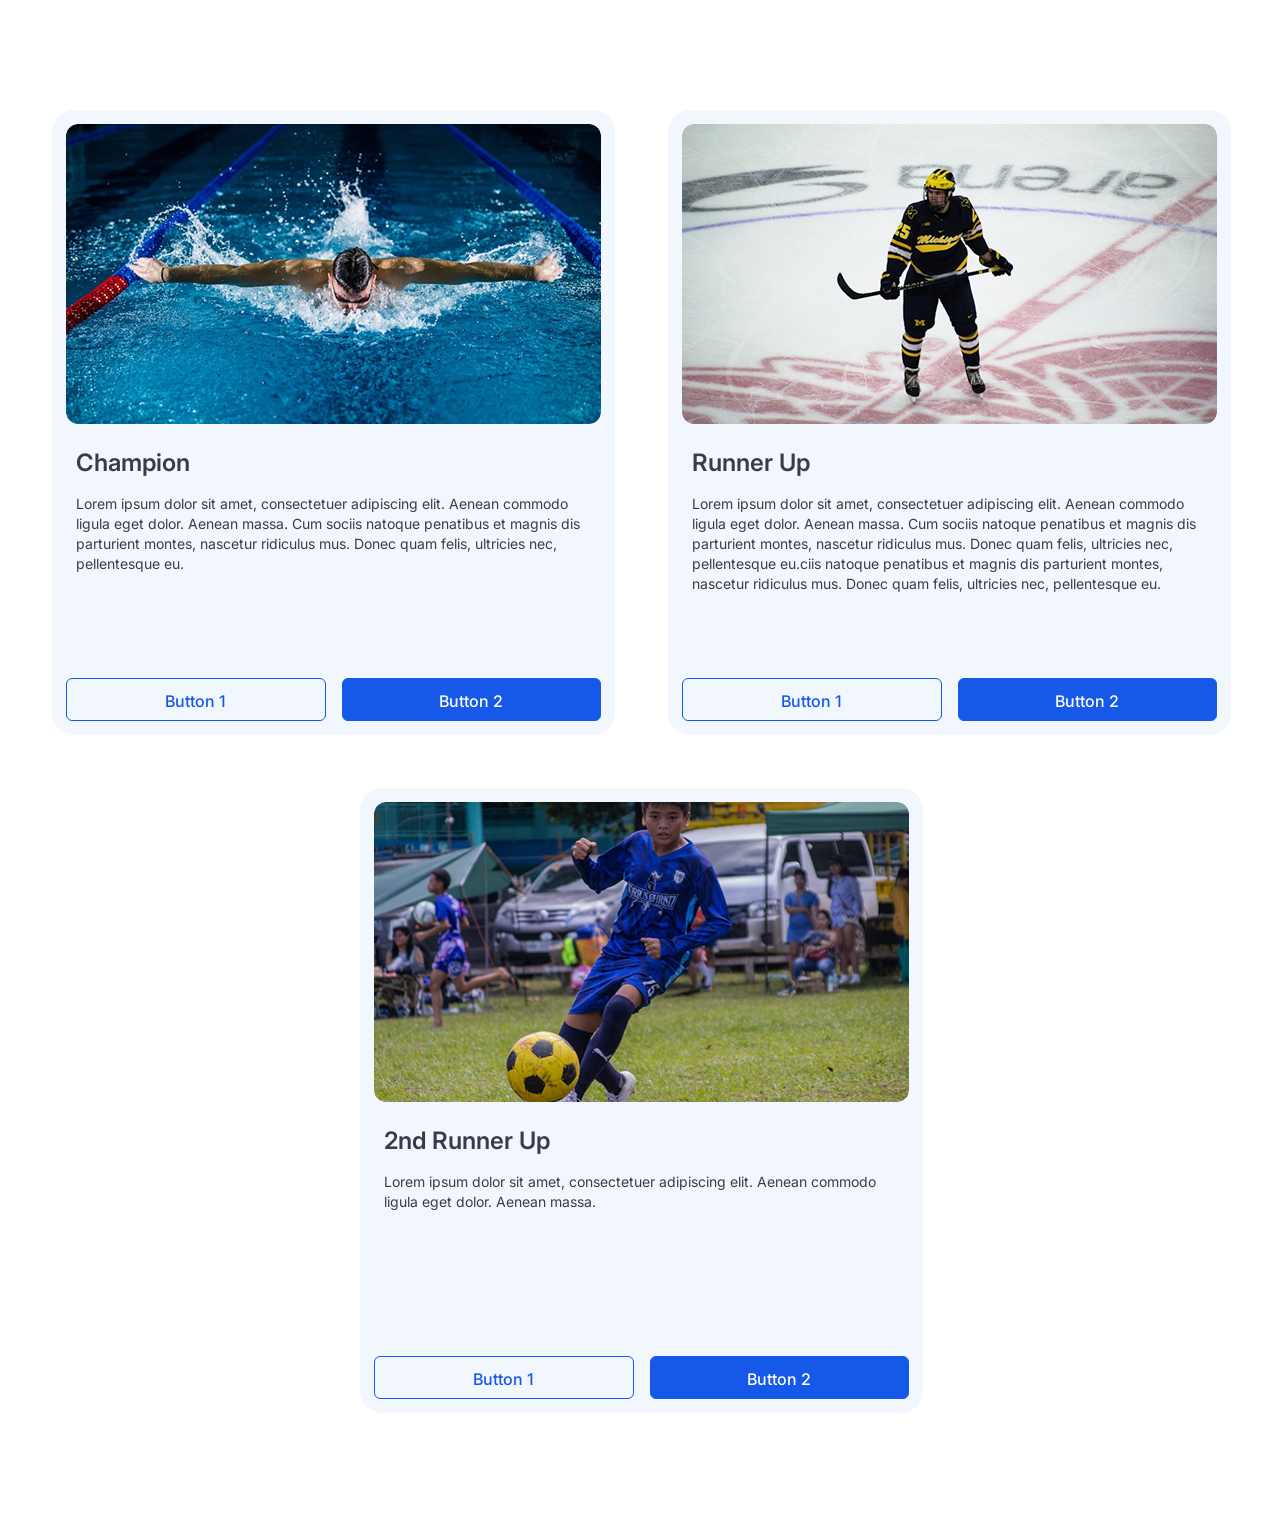
==== task 1/index.html @ 77cc9e2a "Initial commit for DSi Frontend Club Tasks" ====
<!doctype html>
<html lang="en">
    <head>
        <meta charset="UTF-8" />
        <meta name="viewport" content="width=device-width, initial-scale=1.0" />
        <title>Frontend Club task 1</title>
        <link rel="preconnect" href="https://fonts.googleapis.com" />
        <link rel="preconnect" href="https://fonts.gstatic.com" crossorigin />
        <link
            href="https://fonts.googleapis.com/css2?family=Inter:ital,opsz,wght@0,14..32,100..900;1,14..32,100..900&display=swap"
            rel="stylesheet"
        />
        <link rel="stylesheet" href="styles/style.css" />
        <link rel="stylesheet" href="styles/general.css" />
        <link rel="stylesheet" href="styles/card.css" />
        <link rel="stylesheet" href="styles/wrapper.css">
    </head>
    <body>
        <div class="cards-wrapper">
            <div class="card-container">
                <img src="images/Rectangle 1.png" class="player-img desktop-img tablet-img" alt="" />
                <img src="images/Rectangle 6.png" class="player-img mobile-img" alt="" />
                <div class="card-info">
                    <p class="title">Runner Up</p>
                    <p class="description">
                        Lorem ipsum dolor sit amet, consectetuer adipiscing elit.
                        Aenean commodo ligula eget dolor. Aenean massa. Cum sociis
                        natoque penatibus et magnis dis parturient montes, nascetur
                        ridiculus mus. Donec quam felis, ultricies nec, pellentesque
                        eu.ciis natoque penatibus et magnis dis parturient montes,
                        nascetur ridiculus mus. Donec quam felis, ultricies nec,
                        pellentesque eu.
                    </p>
                </div>
                <div class="buttons">
                    <div class="button1">Button 1</div>
                    <div class="button2">Button 2</div>
                </div>
            </div>
            <div class="card-container">
                <img src="images/Rectangle 2.png" class="player-img desktop-img tablet-img" alt="" />
                <img src="images/Rectangle 5.png" class="mobile-img" alt="" />
                <div class="card-info">
                    <p class="title">Champion</p>
                    <p class="description">
                        Lorem ipsum dolor sit amet, consectetuer adipiscing elit.
                        Aenean commodo ligula eget dolor. Aenean massa. Cum sociis
                        natoque penatibus et magnis dis parturient montes, nascetur
                        ridiculus mus. Donec quam felis, ultricies nec, pellentesque
                        eu.
                    </p>
                </div>
                <div class="buttons">
                    <div class="button1">Button 1</div>
                    <div class="button2">Button 2</div>
                </div>
            </div>
            <div class="card-container">
                <img src="images/Rectangle 3.png" class="player-img desktop-img tablet-img" alt="" />
                <img src="images/Rectangle 4.png" class="player-img mobile-img" alt="" />
                <div class="card-info">
                    <p class="title">2nd Runner Up</p>
                    <p class="description">
                        Lorem ipsum dolor sit amet, consectetuer adipiscing elit.
                        Aenean commodo ligula eget dolor. Aenean massa.
                    </p>
                </div>
                <div class="buttons">
                    <div class="button1">Button 1</div>
                    <div class="button2">Button 2</div>
                </div>
            </div>
        </div>
    </body>
</html>
---- task 1/styles/general.css ----
*,
*::before,
*::after {
    box-sizing: border-box;
}/**so that padding doesnt add extra space**/
body {
    background-color: #ffffff;
    padding: 110px 52px;
    margin: 0px;
}
p{
    margin: 0px;
}
---- task 1/styles/card.css ----
.desktop-img { display: block; }
.mobile-img { display: none; }
.card-container{
    width: 563px;
    height: 625px;
    border-radius: 22px;
    padding: 14px;
    display: flex;
    flex-direction: column;
    align-items: center;
    background-color: #F2F7FE;
}
.player-img{
    width: 535px;
    height: 300px;
    border-radius: 12px;
    margin-bottom: 24px;
}
.title{
    font-family: 'Inter', Arial;
    font-weight: 600;
    font-style: normal;
    font-size: 24px;
    color: #393B4B;
}
.card-info{
    height: 146px;
    width: 535px;
    padding: 0px 10px 0px;
    margin-bottom: 84px;
}
.description{
    font-family: 'Inter', Arial;
    padding-top: 17px;
    font-weight: 400;
    font-size: 14px;
    line-height: 20px;
    color: #393B4B;
}

.buttons{
    height: 43px;
    width: 535px;;
    display: flex;
    flex-direction: row;
    gap: 16px;
    font-family: 'Inter', Arial;
    font-weight: 500;
    font-size: 16px;
}
.button1{
    width: 259.5px;
    height: 43px;
    border: 1px solid #1658E7;
    border-radius: 6px;
    padding: 12px 10px;
    text-align: center;
    cursor: pointer;
    color: #1658E7;
}
.button2{
    width: 259.5px;
    height: 43px;
    border: 1px solid #1658E7;
    border-radius: 6px;
    padding: 12px 10px;
    text-align: center;
    cursor: pointer;
    background-color: #1658E7;
    color: #ffffff;
}
---- task 1/styles/wrapper.css ----
.cards-wrapper {
    height: auto;
    width: 1795px;
    display: flex;
    flex-direction: row;
    gap: 53px;
    justify-content: space-between;
}
@media (max-width: 1375px) {
    .cards-wrapper {
        width: 1179px;
        flex-wrap: wrap;
        justify-content: center;
    }
    .card-container:nth-child(1) {
        order: 2;
    } /* Card 1 appears second */
    .card-container:nth-child(2) {
        order: 1;
    } /* Card 2 appears first */
    .card-container:nth-child(3) {
        order: 3;
    } /* Card 3 stays last */
}
@media(max-width: 538px){
    .card-container{
        width: 375px;
        height: 700px;
    }
    .player-img{
        width: 347px;
        object-fit: cover;
    }
    .desktop-img{display:none;}
    .mobile-img{display: block;}
    .card-info{
        height: 166px;
        width: 347px;
        margin-bottom: 80px;
    }
    .buttons{
        width: 347px;
        height: 102px;
        flex-direction: column;
    }
    .button1, .button2{
        width: 347px;
    }
    .cards-wrapper{
        width: 357px;
        flex-wrap: wrap;
    }
    .card-container:nth-child(1) { order: 2; } /* Card 1 second */
    .card-container:nth-child(2) { order: 1; } /* Card 2 first */
    .card-container:nth-child(3) { order: 3; } /* Card 3 last */
}
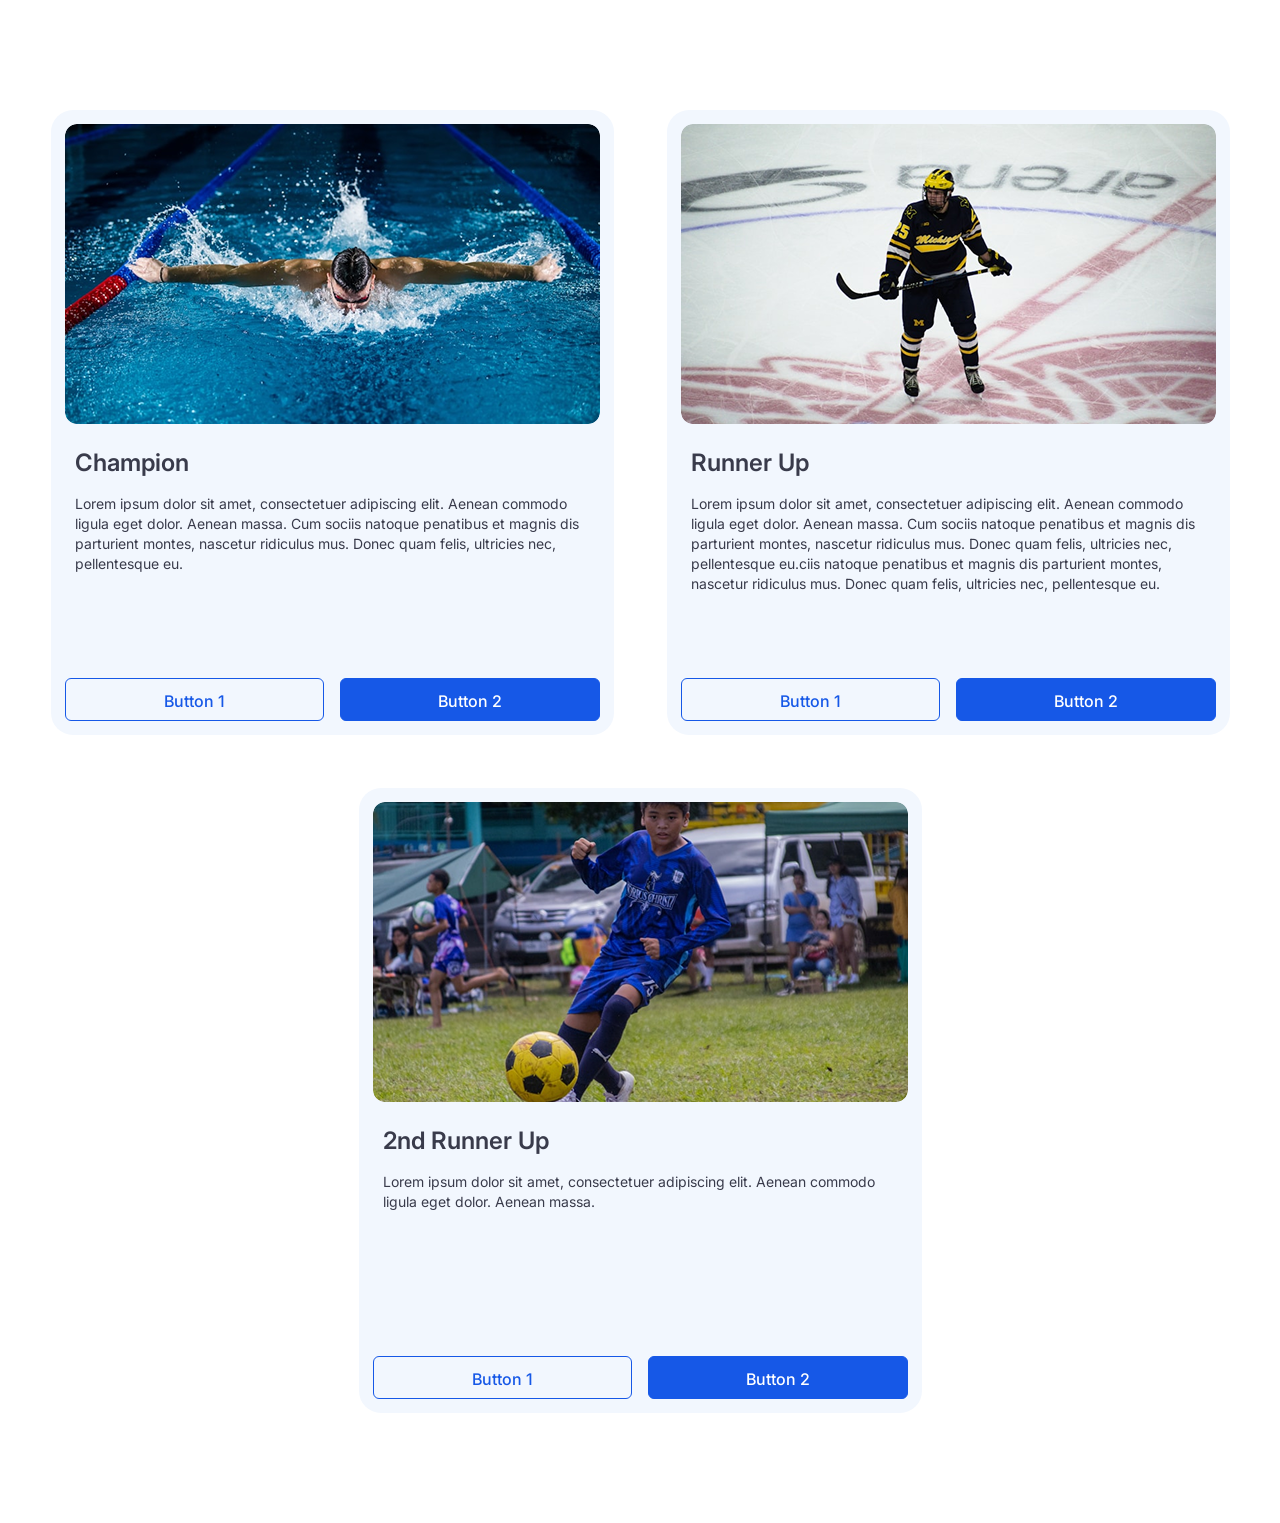
==== commit 10477a34: "flexbox update" ====
--- a/task 1/index.html
+++ b/task 1/index.html
@@ -13,24 +13,61 @@
         <link rel="stylesheet" href="styles/style.css" />
         <link rel="stylesheet" href="styles/general.css" />
         <link rel="stylesheet" href="styles/card.css" />
-        <link rel="stylesheet" href="styles/wrapper.css">
+        <link rel="stylesheet" href="styles/wrapper.css" />
     </head>
     <body>
         <div class="cards-wrapper">
             <div class="card-container">
-                <img src="images/Rectangle 1.png" class="player-img desktop-img tablet-img" alt="" />
-                <img src="images/Rectangle 6.png" class="player-img mobile-img" alt="" />
-                <div class="card-info">
-                    <p class="title">Runner Up</p>
-                    <p class="description">
-                        Lorem ipsum dolor sit amet, consectetuer adipiscing elit.
-                        Aenean commodo ligula eget dolor. Aenean massa. Cum sociis
-                        natoque penatibus et magnis dis parturient montes, nascetur
-                        ridiculus mus. Donec quam felis, ultricies nec, pellentesque
-                        eu.ciis natoque penatibus et magnis dis parturient montes,
-                        nascetur ridiculus mus. Donec quam felis, ultricies nec,
-                        pellentesque eu.
-                    </p>
+                <div class="intro">
+                    <img
+                        src="images/Rectangle 1.png"
+                        class="player-img desktop-img tablet-img"
+                        alt=""
+                    />
+                    <img
+                        src="images/Rectangle 6.png"
+                        class="player-img mobile-img"
+                        alt=""
+                    />
+                    <div class="card-info">
+                        <p class="title">Runner Up</p>
+                        <p class="description">
+                            Lorem ipsum dolor sit amet, consectetuer adipiscing
+                            elit. Aenean commodo ligula eget dolor. Aenean
+                            massa. Cum sociis natoque penatibus et magnis dis
+                            parturient montes, nascetur ridiculus mus. Donec
+                            quam felis, ultricies nec, pellentesque eu.ciis
+                            natoque penatibus et magnis dis parturient montes,
+                            nascetur ridiculus mus. Donec quam felis, ultricies
+                            nec, pellentesque eu.
+                        </p>
+                    </div>
+                </div>
+
+                <div class="buttons">
+                    <div class="button1">Button 1</div>
+                    <div class="button2">Button 2</div>
+                </div>
+            </div>
+
+            <div class="card-container">
+                <div class="intro">
+                    <img
+                        src="images/Rectangle 2.png"
+                        class="player-img desktop-img tablet-img"
+                        alt=""
+                    />
+                    <img src="images/Rectangle 5.png" class="mobile-img" alt="" />
+                    <div class="card-info">
+                        <p class="title">Champion</p>
+                        <p class="description">
+                            Lorem ipsum dolor sit amet, consectetuer adipiscing
+                            elit. Aenean commodo ligula eget dolor. Aenean massa.
+                            Cum sociis natoque penatibus et magnis dis parturient
+                            montes, nascetur ridiculus mus. Donec quam felis,
+                            ultricies nec, pellentesque eu.
+                        </p>
+                    </div>
                 </div>
                 <div class="buttons">
                     <div class="button1">Button 1</div>
@@ -38,32 +75,24 @@
                 </div>
             </div>
             <div class="card-container">
-                <img src="images/Rectangle 2.png" class="player-img desktop-img tablet-img" alt="" />
-                <img src="images/Rectangle 5.png" class="mobile-img" alt="" />
-                <div class="card-info">
-                    <p class="title">Champion</p>
-                    <p class="description">
-                        Lorem ipsum dolor sit amet, consectetuer adipiscing elit.
-                        Aenean commodo ligula eget dolor. Aenean massa. Cum sociis
-                        natoque penatibus et magnis dis parturient montes, nascetur
-                        ridiculus mus. Donec quam felis, ultricies nec, pellentesque
-                        eu.
-                    </p>
-                </div>
-                <div class="buttons">
-                    <div class="button1">Button 1</div>
-                    <div class="button2">Button 2</div>
-                </div>
-            </div>
-            <div class="card-container">
-                <img src="images/Rectangle 3.png" class="player-img desktop-img tablet-img" alt="" />
-                <img src="images/Rectangle 4.png" class="player-img mobile-img" alt="" />
-                <div class="card-info">
-                    <p class="title">2nd Runner Up</p>
-                    <p class="description">
-                        Lorem ipsum dolor sit amet, consectetuer adipiscing elit.
-                        Aenean commodo ligula eget dolor. Aenean massa.
-                    </p>
+                <div class="intro">
+                    <img
+                        src="images/Rectangle 3.png"
+                        class="player-img desktop-img tablet-img"
+                        alt=""
+                    />
+                    <img
+                        src="images/Rectangle 4.png"
+                        class="player-img mobile-img"
+                        alt=""
+                    />
+                    <div class="card-info">
+                        <p class="title">2nd Runner Up</p>
+                        <p class="description">
+                            Lorem ipsum dolor sit amet, consectetuer adipiscing
+                            elit. Aenean commodo ligula eget dolor. Aenean massa.
+                        </p>
+                    </div>
                 </div>
                 <div class="buttons">
                     <div class="button1">Button 1</div>
--- a/task 1/styles/general.css
+++ b/task 1/styles/general.css
@@ -5,8 +5,8 @@
 }/**so that padding doesnt add extra space**/
 body {
     background-color: #ffffff;
-    padding: 110px 52px;
     margin: 0px;
+    padding: 0px;
 }
 p{
     margin: 0px;
--- a/task 1/styles/card.css
+++ b/task 1/styles/card.css
@@ -8,13 +8,27 @@
     display: flex;
     flex-direction: column;
     align-items: center;
+    justify-content: space-between;
     background-color: #F2F7FE;
+}
+.intro{
+    display: flex;
+    flex-direction: column;
+    justify-content: space-between;
+    gap: 24px;
+    width: 535px;
 }
 .player-img{
     width: 535px;
     height: 300px;
     border-radius: 12px;
-    margin-bottom: 24px;
+}
+.card-info{
+    width: 535px;
+    display: flex;
+    flex-direction: column;
+    gap: 17px;
+    padding: 0px 10px 0px;
 }
 .title{
     font-family: 'Inter', Arial;
@@ -23,15 +37,8 @@
     font-size: 24px;
     color: #393B4B;
 }
-.card-info{
-    height: 146px;
-    width: 535px;
-    padding: 0px 10px 0px;
-    margin-bottom: 84px;
-}
 .description{
     font-family: 'Inter', Arial;
-    padding-top: 17px;
     font-weight: 400;
     font-size: 14px;
     line-height: 20px;
--- a/task 1/styles/wrapper.css
+++ b/task 1/styles/wrapper.css
@@ -1,14 +1,15 @@
 .cards-wrapper {
     height: auto;
-    width: 1795px;
+    max-width: 1795px;
     display: flex;
     flex-direction: row;
     gap: 53px;
+    margin: 110px auto;
     justify-content: space-between;
 }
 @media (max-width: 1375px) {
     .cards-wrapper {
-        width: 1179px;
+        max-width: 1179px;
         flex-wrap: wrap;
         justify-content: center;
     }
@@ -24,7 +25,7 @@
 }
 @media(max-width: 538px){
     .card-container{
-        width: 375px;
+        max-width: 375px;
         height: 700px;
     }
     .player-img{
@@ -50,6 +51,9 @@
         width: 357px;
         flex-wrap: wrap;
     }
+    .intro{
+        width: 347px;
+    }
     .card-container:nth-child(1) { order: 2; } /* Card 1 second */
     .card-container:nth-child(2) { order: 1; } /* Card 2 first */
     .card-container:nth-child(3) { order: 3; } /* Card 3 last */
